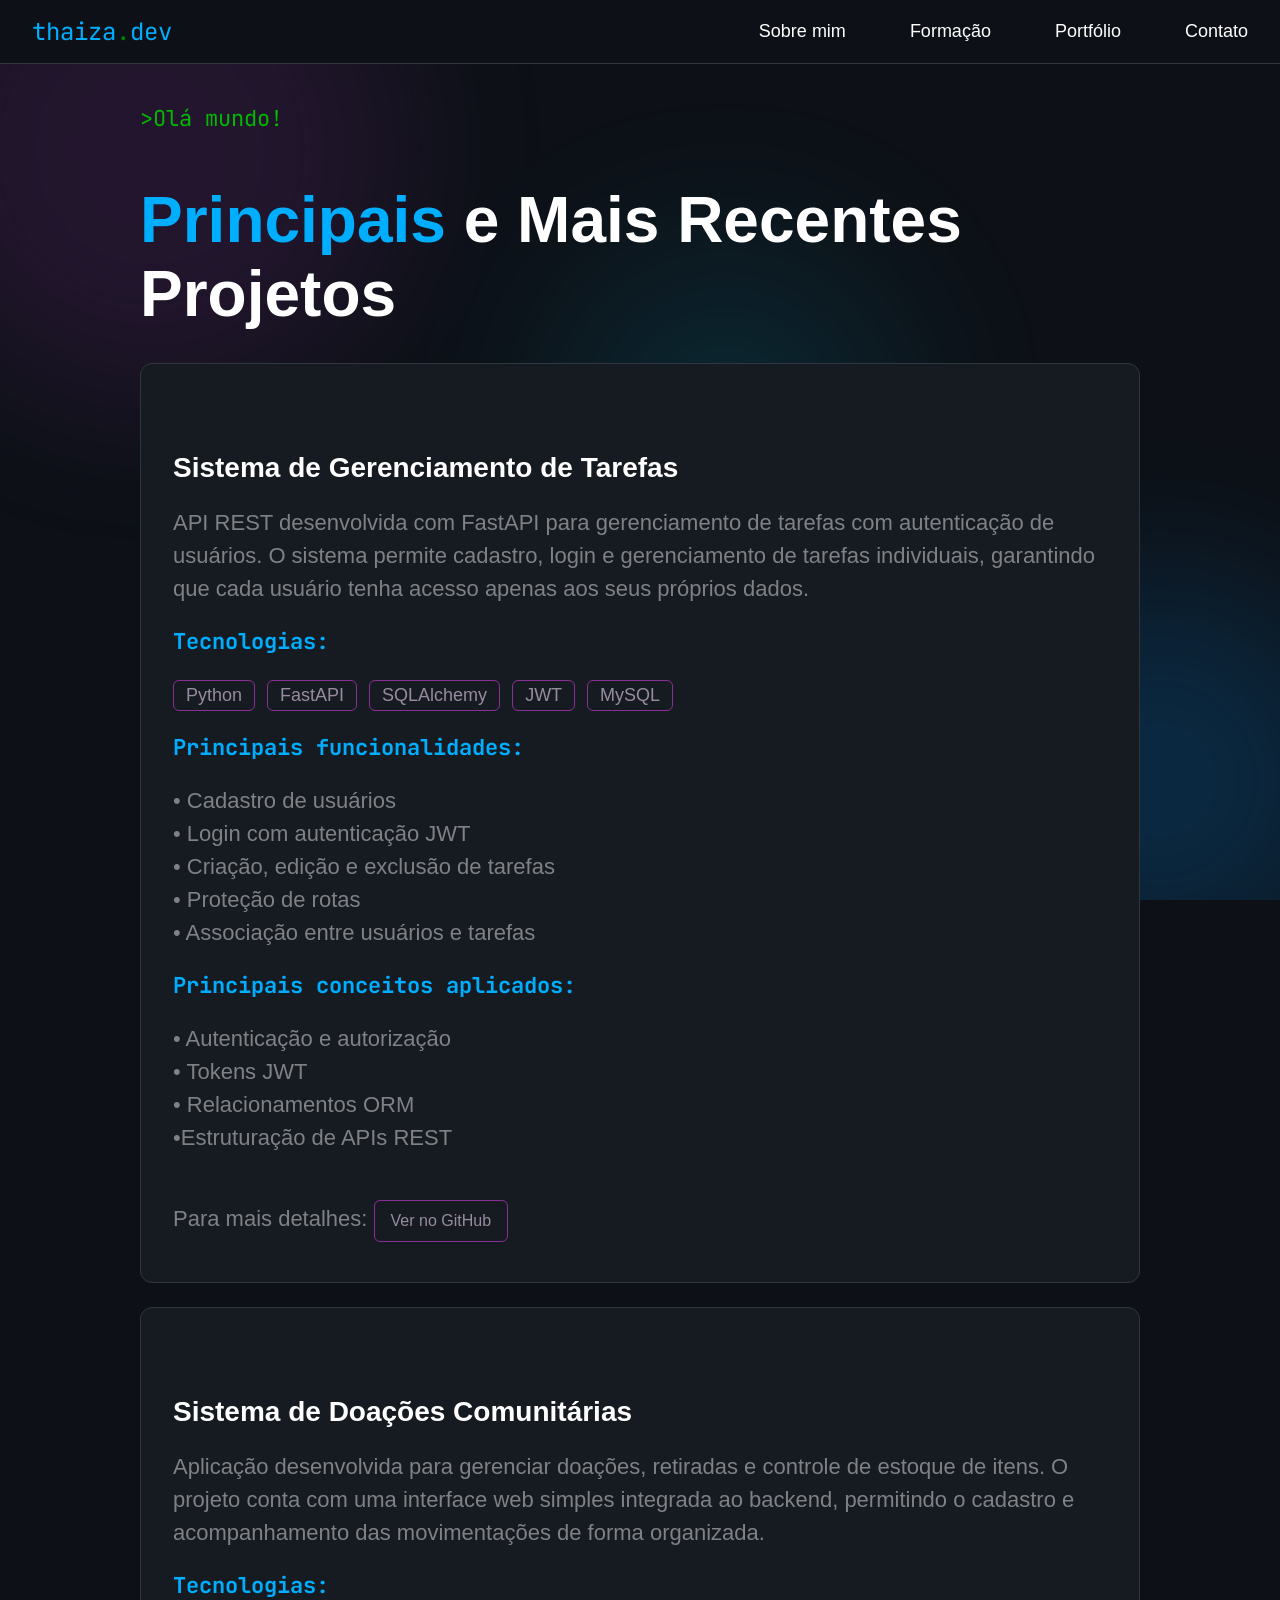
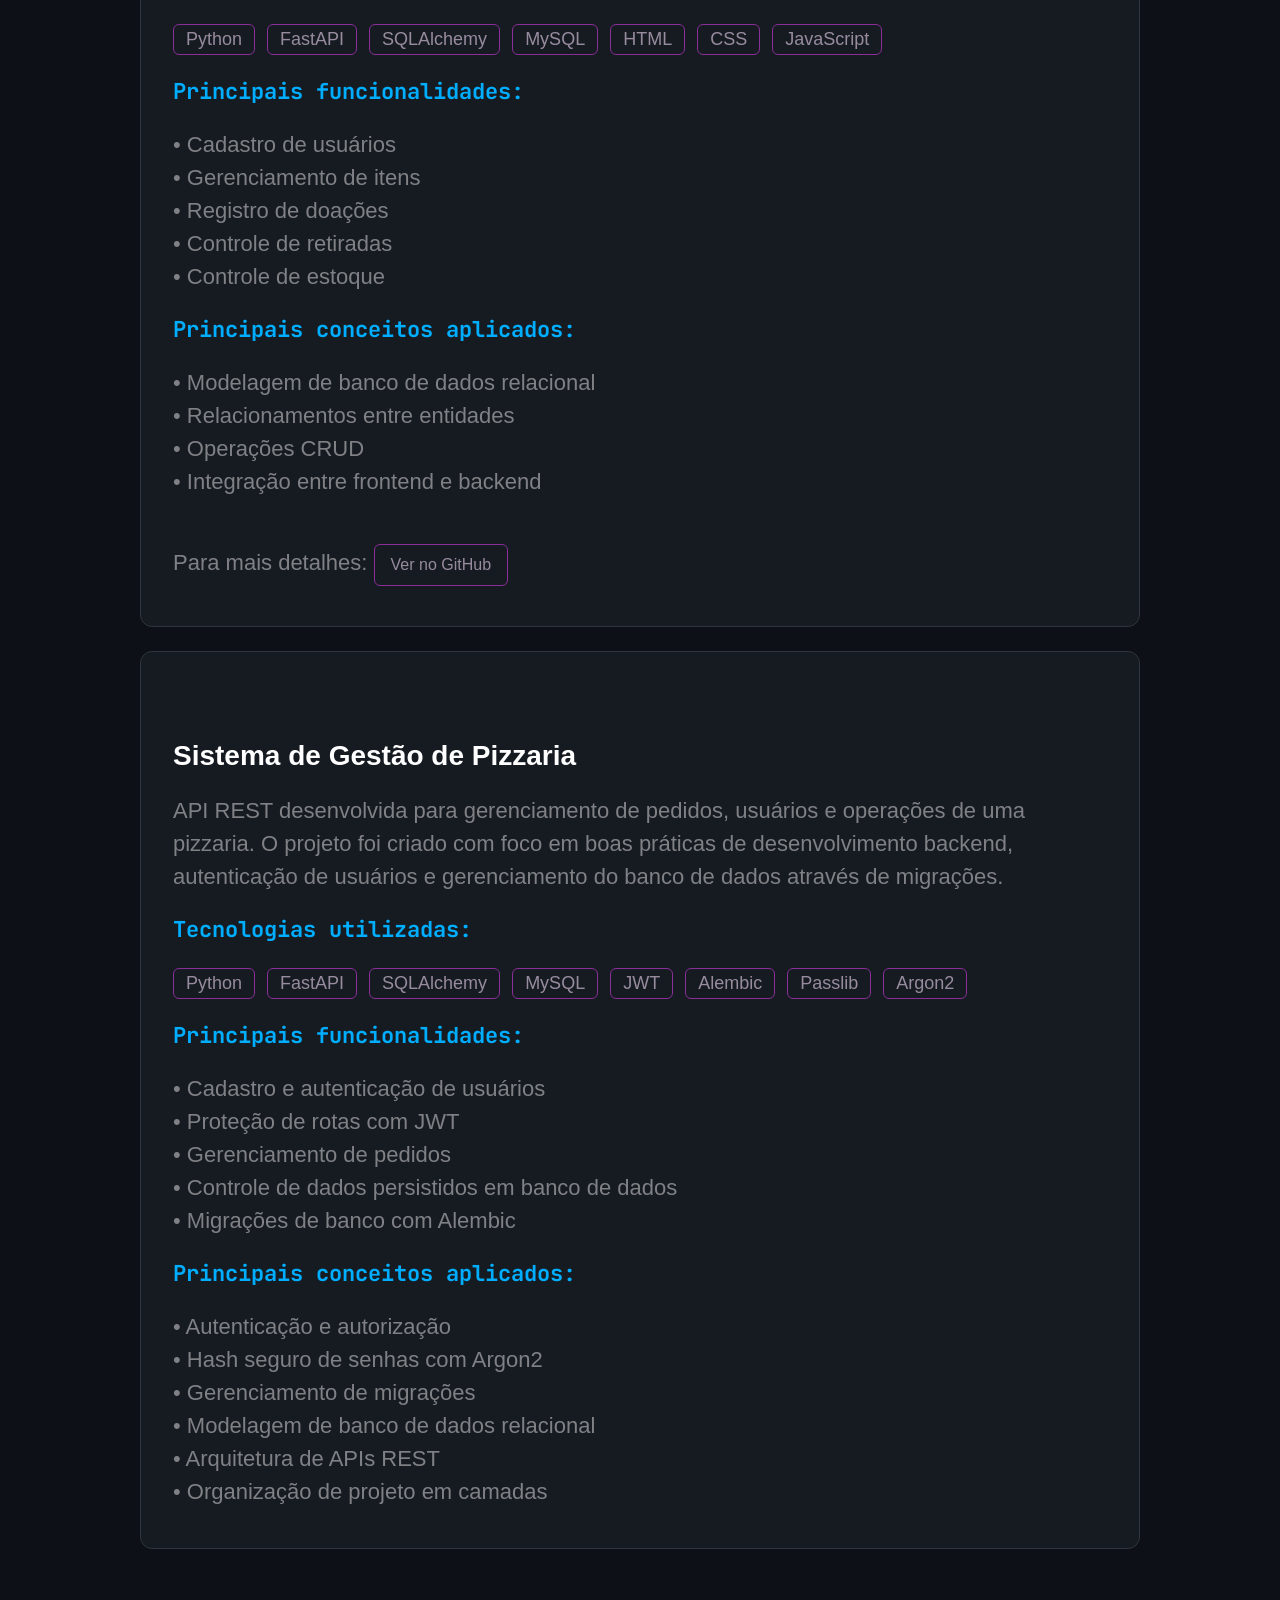
==== portfolio/portfolio.html @ c793afb4 "first commit" ====
<!DOCTYPE html>
<html lang="pt-br">
<head>
    <meta charset="UTF-8">
    <meta name="viewport" content="width=device-width, initial-scale=1.0">
    <title>Thaiza Dantas</title>
    <link rel="stylesheet" href="style.css">
    <link rel="shortcut icon" href="favicon.ico" type="image/x-icon">
    <link href="https://fonts.googleapis.com/css2?family=JetBrains+Mono:wght@300;400;500;700&display=swap" rel="stylesheet">
</head>
<body>
    <div class="bg-animado">
        <div class="bolha bolha-1"></div>
        <div class="bolha bolha-2"></div>
        <div class="bolha bolha-3"></div>
    </div>
    <div id="container">
        <nav>
            <div class="dev">
                thaiza<span>.</span>dev
            </div>
            <div class="menu">
                <a href="sobre.html">Sobre mim</a>
                <a href="formacao.html">Formação</a>
                <a href="portfolio.html">Portfólio</a>
                <a href="contato.html">Contato</a>
            </div>
        </nav>
        <div class="conteudo">
            <p class="ola">>Olá mundo!</p>

        <h1><span>Principais</span> e Mais Recentes Projetos</h1>

        <div class="project-card">
            <h2>Sistema de Gerenciamento de Tarefas</h2>
            <p>API REST desenvolvida com FastAPI para gerenciamento de tarefas com autenticação de usuários. O sistema permite cadastro, login e gerenciamento de tarefas individuais, garantindo que cada usuário tenha acesso apenas aos seus próprios dados.</p>
            <h3>Tecnologias:</h3>
            <div class="tags">
                    <span class="tag">Python</span>
                    <span class="tag">FastAPI</span>
                    <span class="tag">SQLAlchemy</span>
                    <span class="tag">JWT</span>
                    <span class="tag">MySQL</span>
            </div>
            <h3>Principais funcionalidades:</h3>
                <p>
                    • Cadastro de usuários
                    <br>• Login com autenticação JWT
                    <br>• Criação, edição e exclusão de tarefas
                    <br>• Proteção de rotas <br>• Associação entre usuários e tarefas</p>
            <h3>Principais conceitos aplicados:</h3>
                <p>
                    • Autenticação e autorização
                    <br>• Tokens JWT
                    <br>• Relacionamentos ORM
                    <br>•Estruturação de APIs REST</p>
            <p>Para mais detalhes: <a href="https://github.com/thaiza-d/REST-API-de-To-Do-List-com-FastAPI-JWT-Authentication" target="_blank" class="btn-github">Ver no GitHub</a></p>
        </div>

        
        <div class="project-card">
            <h2>Sistema de Doações Comunitárias</h2>
            <p>Aplicação desenvolvida para gerenciar doações, retiradas e controle de estoque de itens. O projeto conta com uma interface web simples integrada ao backend, permitindo o cadastro e acompanhamento das movimentações de forma organizada.</p>
            <h3>Tecnologias:</h3>
                <div class="tags">
                    <span class="tag">Python</span>
                    <span class="tag">FastAPI</span>
                    <span class="tag">SQLAlchemy</span>
                    <span class="tag">MySQL</span>
                    <span class="tag">HTML</span>
                    <span class="tag">CSS</span>
                    <span class="tag">JavaScript</span>
                </div>
            <h3>Principais funcionalidades:</h3>
                <p>
                    • Cadastro de usuários
                    <br>• Gerenciamento de itens
                    <br>• Registro de doações
                    <br>• Controle de retiradas <br>• Controle de estoque</p>
            <h3>Principais conceitos aplicados:</h3>
                <p>
                    • Modelagem de banco de dados relacional
                    <br>• Relacionamentos entre entidades
                    <br>• Operações CRUD<br>• Integração entre frontend e backend</p>
            <p>Para mais detalhes: <a href="https://github.com/thaiza-d/Sistema-de-Doacoes-Comunitarias" target="_blank" class="btn-github">Ver no GitHub</a></p>
        </div>

        <div class="project-card">
            <h2>Sistema de Gestão de Pizzaria</h2>
            <p>API REST desenvolvida para gerenciamento de pedidos, usuários e operações de uma pizzaria. O projeto foi criado com foco em boas práticas de desenvolvimento backend, autenticação de usuários e gerenciamento do banco de dados através de migrações.</p>
            <h3>Tecnologias utilizadas:</h3>
                <div class="tags">
                    <span class="tag">Python</span>
                    <span class="tag">FastAPI</span>
                    <span class="tag">SQLAlchemy</span>
                    <span class="tag">MySQL</span>
                    <span class="tag">JWT</span>
                    <span class="tag">Alembic</span>
                    <span class="tag">Passlib</span>
                    <span class="tag">Argon2</span>
                </div>
            <h3>Principais funcionalidades:</h3>
            <p>
                • Cadastro e autenticação de usuários
                <br>• Proteção de rotas com JWT
                <br>• Gerenciamento de pedidos
                <br>• Controle de dados persistidos em banco de dados
                <br>• Migrações de banco com Alembic</p>
            <h3>Principais conceitos aplicados:</h3>
            <p>
                • Autenticação e autorização
                <br>• Hash seguro de senhas com Argon2
                <br>• Gerenciamento de migrações
                <br>• Modelagem de banco de dados relacional
                <br>• Arquitetura de APIs REST
                <br>• Organização de projeto em camadas</p>
        </div>
    </div>
</body>
</html>
---- portfolio/style.css ----
body{
    background-color: #0d1117;
    margin: 0;
    padding: 0;
    color: white;
    font-family: Arial, Helvetica, sans-serif;
}

.bg-animado{
    position: fixed;
    inset: 0;
    z-index: 0;
    overflow: hidden;
}
@keyframes flutuar {
    0%   { transform: translate(0px, 0px); }
    25%  { transform: translate(150px, -100px); }
    50%  { transform: translate(100px, 190px); }
    75%  { transform: translate(-120px, 100px); }
    100% { transform: translate(50px, 50px); }
}

.bolha{
    position: absolute;
    border-radius: 50%;
    filter: blur(80px);
    opacity: 0.18;
}
.bolha-1{
    width: 500px; height: 500px;
    background-color: #8a2e98;
    top: -100px; left: -100px;
    animation: flutuar 10s linear infinite;;
}
.bolha-2{
    width: 400px; height: 400px;
    background: #0096ff;      /* azul */
    bottom: -80px; right: -80px;
    animation: flutuar 16s linear infinite;
}
.bolha-3{
    width: 300px; height: 300px;
    background: #00b4d8;
    top: 30%; left: 45%;
    animation: flutuar 13s linear infinite;
    filter: blur(100px);
}

/* CABEÇALHO */

nav {
  position: fixed;
  top: 0; left: 0; right: 0;
  background-color: #0d1117;
  border-bottom: 1px solid #30363d;
  display: flex;
  align-items: center;
  justify-content: space-between; 
  padding: 1rem 2rem;
  z-index:100;
  backdrop-filter: blur(12px);
}


h1{
    font-size: clamp(3rem, 6vw, 4rem);
    color: white;
    z-index: 5;
}

h1 span{
    color: rgb(0, 174, 255);
}

h2{
    font-size: 28px;
    margin-bottom: 50px;
    z-index: 5;
}

h3{
    font-size: 22px;
    font-family: 'JetBrains Mono', monospace;
    color: rgb(0, 174, 255);
    z-index: 5;
}

p{
    color: #7f8185;
    font-size: 22px;
    line-height: 1.5;
    z-index: 5;
}

.menu {
    display: flex;
    gap: 4rem;
}

.dev{
    color: rgb(0, 174, 255);
    font-size: 24px;
    font-family: 'JetBrains Mono', monospace;
}

.menu a{
    color: white;
    text-decoration: none;
    font-size: 18px;
}

.menu a:hover{
    color: #8a2e98;

}

.dev span{color: green;}

/* CONTEÚDO */

.conteudo h1{
    margin-bottom: 2rem;
    margin-top: 3rem;
}

.conteudo h2 {
    margin-top: 4rem;
    margin-bottom: 1rem;
}

.conteudo h3{
    margin-bottom: 0.5rem;}

.conteudo p{margin-bottom: 1rem;}


.ola{
    font-family: 'JetBrains Mono', monospace;
    color: rgb(1, 185, 1);
    margin-bottom: 1rem;
    grid-template-columns: 1;
    grid-template-rows: 1;
    font-size: 22px;
    z-index: 5;
}

/* CAIXINHAS */

.tags {
    display: flex;
    gap: 0.75rem;
    flex-wrap: wrap;
    margin-top: 1.5rem;
    z-index: 5;
}

.tag {
    border: 1px solid #8a2e98;
    border-radius: 6px;
    padding: 4px 12px;
    font-size: 18px;
    color: #978b9e;
    background: #161b22;
    position: relative;
    cursor: pointer;
}

.conteudo {
    position: relative;
    z-index: 5;
    max-width: 1000px;
    margin: 0 auto;
    padding: 2rem 2rem;
    padding-top: 5rem;
}

.hero-foto{
    float: right;
    width: 450px;
    height: 450px;
    object-fit: cover;
    border-radius: 50%;
    border: 3px solid #8a2e98;
    box-shadow: 0 0 40px rgba(180, 13, 206, 0.378);
    margin-left: 1rem;
    margin-bottom: 5rem;
    margin-top: 10rem;
}

.links{
    padding: 20px;
    font-size: 20px;
    color: #8b949e;
    display: flex;
    margin: auto;
}

.info-card{
    border-radius: 12px;
    
    background: #191f29;

    align-items: center;

    width: 250px;

    height: 430px;

    display: flex;

    align-items: center;

    justify-content: center;

    text-align: center;

    flex-direction: column;

    padding: 25px;

    
}

.info-card h3{
    color: rgb(0, 174, 255);

    margin-bottom: auto;

}

.info-card p{
    font-size: 18px;

    margin-bottom: auto;
}

.info-card:hover{
    background-color: #202835;
    border: 3px solid aqua;
    transition: 0.3s;
    padding: 20px;
    width: 280px;
}

.info-card:hover p{
    color: white;
    font-size: 18px;
    transition: 0.3s;
}

.info-card:hover h3{
    color: aqua;
    font-size: 24px;
    transition: 0.3s;
}


.hobbies{
    display: flex;
    
    justify-content: center;

    align-items: center;

    gap: 15px;

    margin-bottom: 30px;

    flex-wrap: wrap;
}

/* FORMAÇÃO */

.number{
    width: 50px;
    height: 50px;
    display: flex;
    align-items: center;
    justify-content: center;
    border-radius: 50%;
    border: 1px solid white;
    font-size: 20px;
    background-color: green;
    color: white;
    z-index: 2;
    margin-top: 15px;
}

.formacao{
    display: flex;
    gap: 20px;
    position: relative;
    margin-bottom: 40px;
    padding-bottom: 40px;
    transition: 0.3s;
}
.formacao .number{
    transition: 0.3s;
}
.formacao p{
    margin: 0;
}

.formacao h3{
    transition: 0.3s;
}

.formacao p{
    transition: 0.3s;
}
.formacao .number{
    transition: 0.3s;
}
.formacao:hover{
    background-color: #161b22;
    border-radius: 20px;
}

.formacao:hover h3{
    color: rgb(0, 213, 255);
    font-size: 23px;
}
.formacao:hover p{
    color: white;
    font-size: 21px;
}

.formacao:hover .number{
    background-color: rgb(26, 184, 26);
}
.texto{
    display: flex;
    flex-direction: column;
}

.texto p{
    font-size: 20px;
}

.formacao p:hover .texto{
    color: #d1d1d1;
    font-size: 21px;
}

.timeline{
    display: flex;
    justify-content: center;
    width: 50px;
    position: relative;
}

.timeline::after{
    content: "";
    position: absolute;
    top: 50px;
    left: 50%;
    transform: translateX(-50%);
    height: calc(100% + 40px);
    bottom: -30px;
    width: 2px;
    background-color: green;
}

.print-hobbies{
    color: rgb(1, 185, 1);
    display: flex;
    margin-right: 50px;
    font-family: 'JetBrains Mono', monospace;
    font-size: 18px;
    margin-left: 50px;
    background-color: #121111;
    padding: 12px;
    border-radius: 10px;
    line-height: 2.5rem;
}
.caixa {
    border: 1px solid #9da5ad;
    border-radius: 6px;
    padding: 25px;
    border-radius: 25px;
    background: #141921;
    margin-bottom: 3.5rem;
}
.caixa:hover{
    box-shadow: 0 0 20px rgba(255, 255, 255, 0.471);
}
.project-card {
  background: #161b22;
  border: 1px solid #30363d;
  border-radius: 12px;
  padding: 1.5rem 2rem;
  margin-bottom: 1.5rem;
  transition: border-color 0.3s;
}
.project-card:hover {
  border: 1px solid #8a2e98;
  box-shadow: 0 0 40px rgba(180, 13, 206, 0.3);
}

.btn-github {
    display: inline-block;
    margin-top: 1.5rem;
    padding: 8px 16px;
    border: 1px solid #8a2e98;
    border-radius: 6px;
    color: #978b9e;
    font-size: 16px;
    text-decoration: none;
    transition: 0.3s;
}
.btn-github:hover {
    background: #8a2e98;
    color: white;
}

.card-address{
    border: 1px solid #30363d;
    padding: 1.2rem 2rem;
    display: flex;
    gap: 1rem;
    align-items: first baseline;
    width: 300px;
    border-radius: 10px;
    flex-direction: column;
    background-color: #161b22;
    margin-top: 2rem;
    margin-bottom: 2.5rem;
}

.card-address a{
    display: flex;
    flex-direction: column;
    gap: 2px;
    color: white;
    text-decoration: none;
    font-size: 20px;
    margin-top: -25px;
}

.card-address:hover{
    border-color: #8a2e98;
    box-shadow: 0 0 10px #d800f989;
}

.card-address span{
    font-size: 2.5rem;
    margin-right: auto;
    display: flex;
    align-items: center;
    justify-content: center;
}

.card-address p{
    color: #7f8185;
    font-size: 1rem;
    display: flex;
    margin-left: 90px;
    margin-top: -65px;
}

.address{
    margin-bottom: 3rem;
    flex-wrap: wrap;
    gap: 2rem;
    display: flex;
    align-items: center;
}

hr{
    margin-bottom: 3rem;
}
.p-ola{
    display: flex;
    align-items: center;
    margin-top: -47px;
    margin-left: 20px;

}
.formulario{
    display: flex;
    justify-content: center;
    flex-direction: column;
}

input{
    font-size: 20px;
    border-radius: 10px;
    background-color: #30363d;
    width: 1000px;
}
textarea {
    font-size: 20px;
    border-radius: 10px;
    background-color: #30363d;
    width: 1000px;
    color: white;
    padding: 10px;
    border: none;
    font-family: Arial, Helvetica, sans-serif;
}

.nome{height: 3rem;}

.email{height: 3rem;}

.mensagem{height: 150px;}

.erro{
    color: #f85149;
    font-size: 14px;
    display: none;
}

.erro.visivel{
    display: block;
}

.input-erro{
    border-color: #f85149 !important;
}

.modal-overlay{
    display: none;
    position: fixed;
    inset: 0;
    background: rgba(0,0,0,0.6);
    z-index: 200;
    align-items: center;
    justify-content: center;
}

.modal-overlay.aberto{
    display: flex;
}

.modal-box{
    background-color: #161b22;
    border: 1px solid #30363d;
    border-radius: 12px;
    padding: 2rem;
    text-align: center;
    max-width: 380px;
    width:90%;
}

.modal-box p{
    font-size: 1.1rem;
    color: white;
    margin-bottom: 1.5rem;
}

.modal-box button{
    background-color: #8a2e98;
    color: white;
    border: none;
    border-radius: 8px;
    padding:  10px 24px;
    cursor: pointer;
    font-size: 1rem;
    width: auto;
    align-self: auto;
}

#btn-enviar{
    margin-top: 40px;
    height: 3rem;
    width: 450px;
    font-size: 20px;
    background-color: #186fba;
    border-radius: 12px;
    color: white;
    align-self: center;
    cursor: pointer;
}

#btn-enviar:hover{
    background-color: rgb(41, 52, 127);
}

#btn-enviar:active{
    background-color: rgb(116, 116, 235);
    transform: scale(0.95);
}
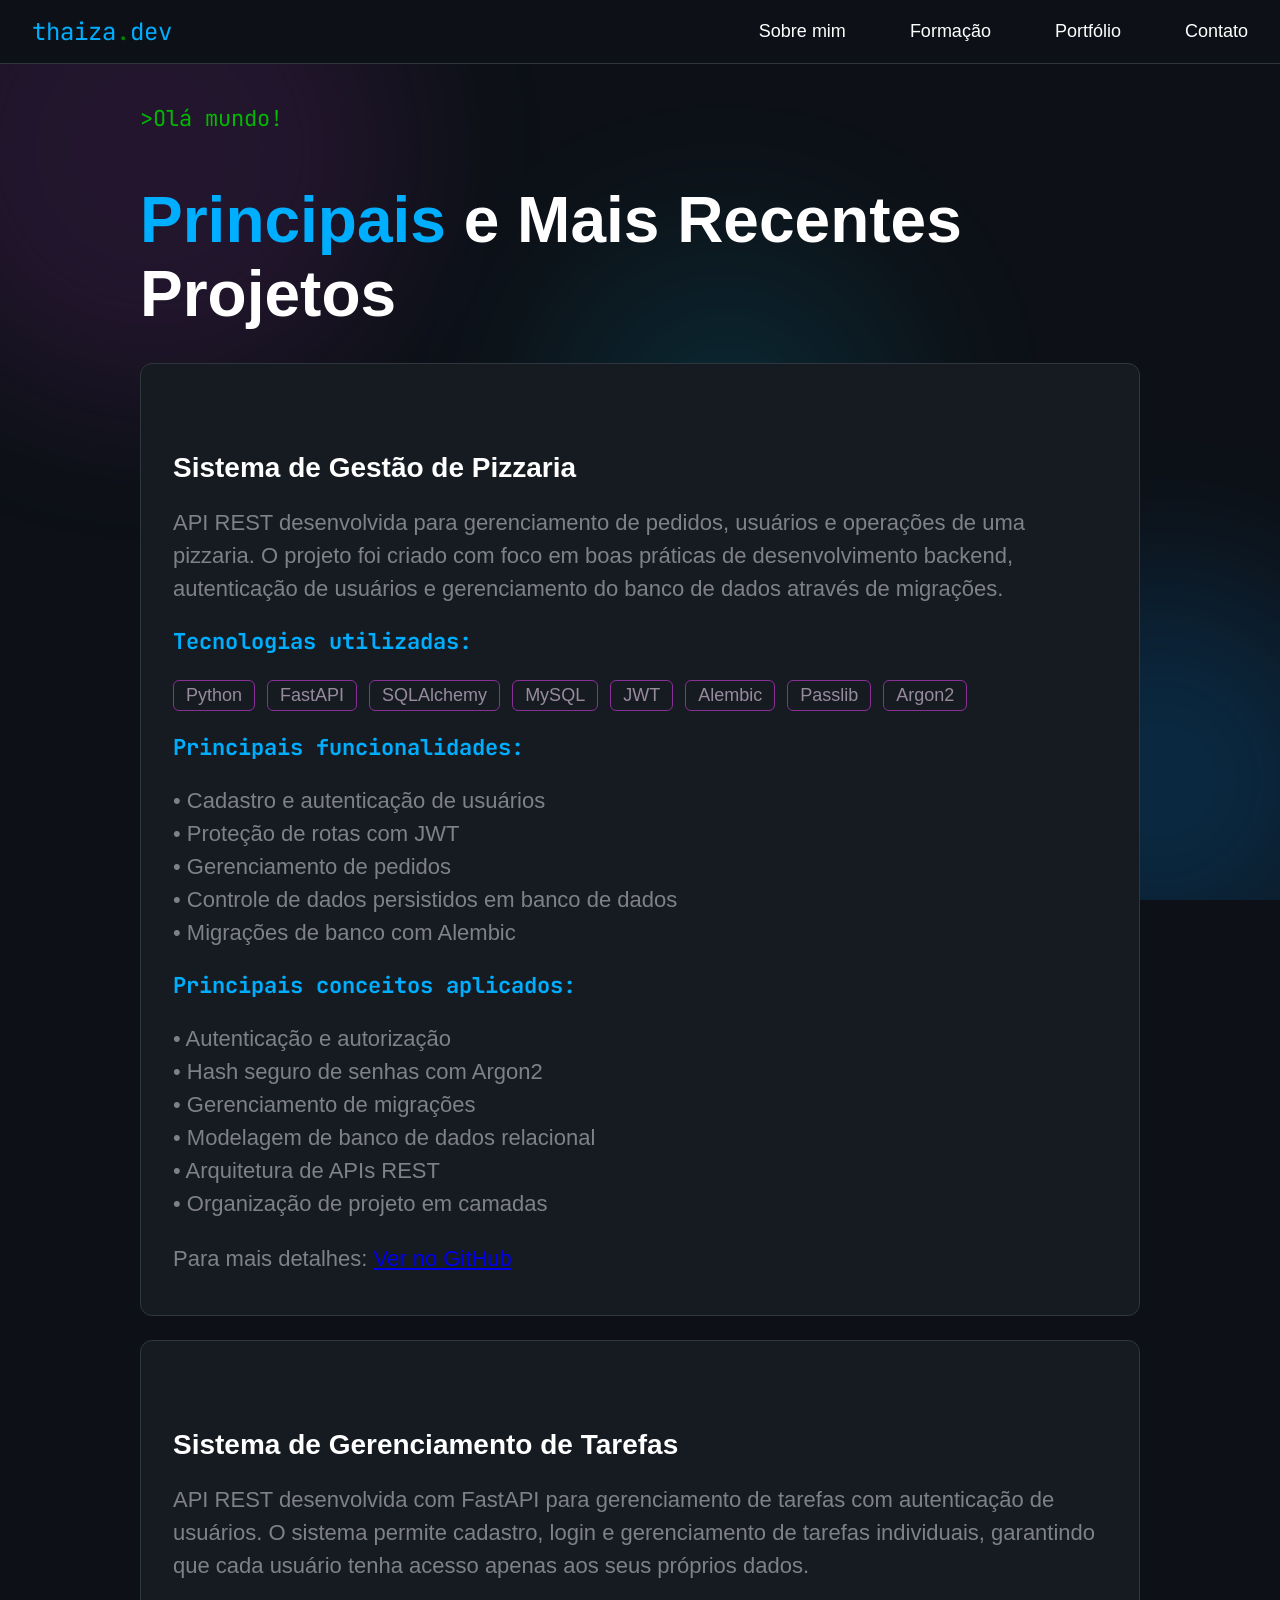
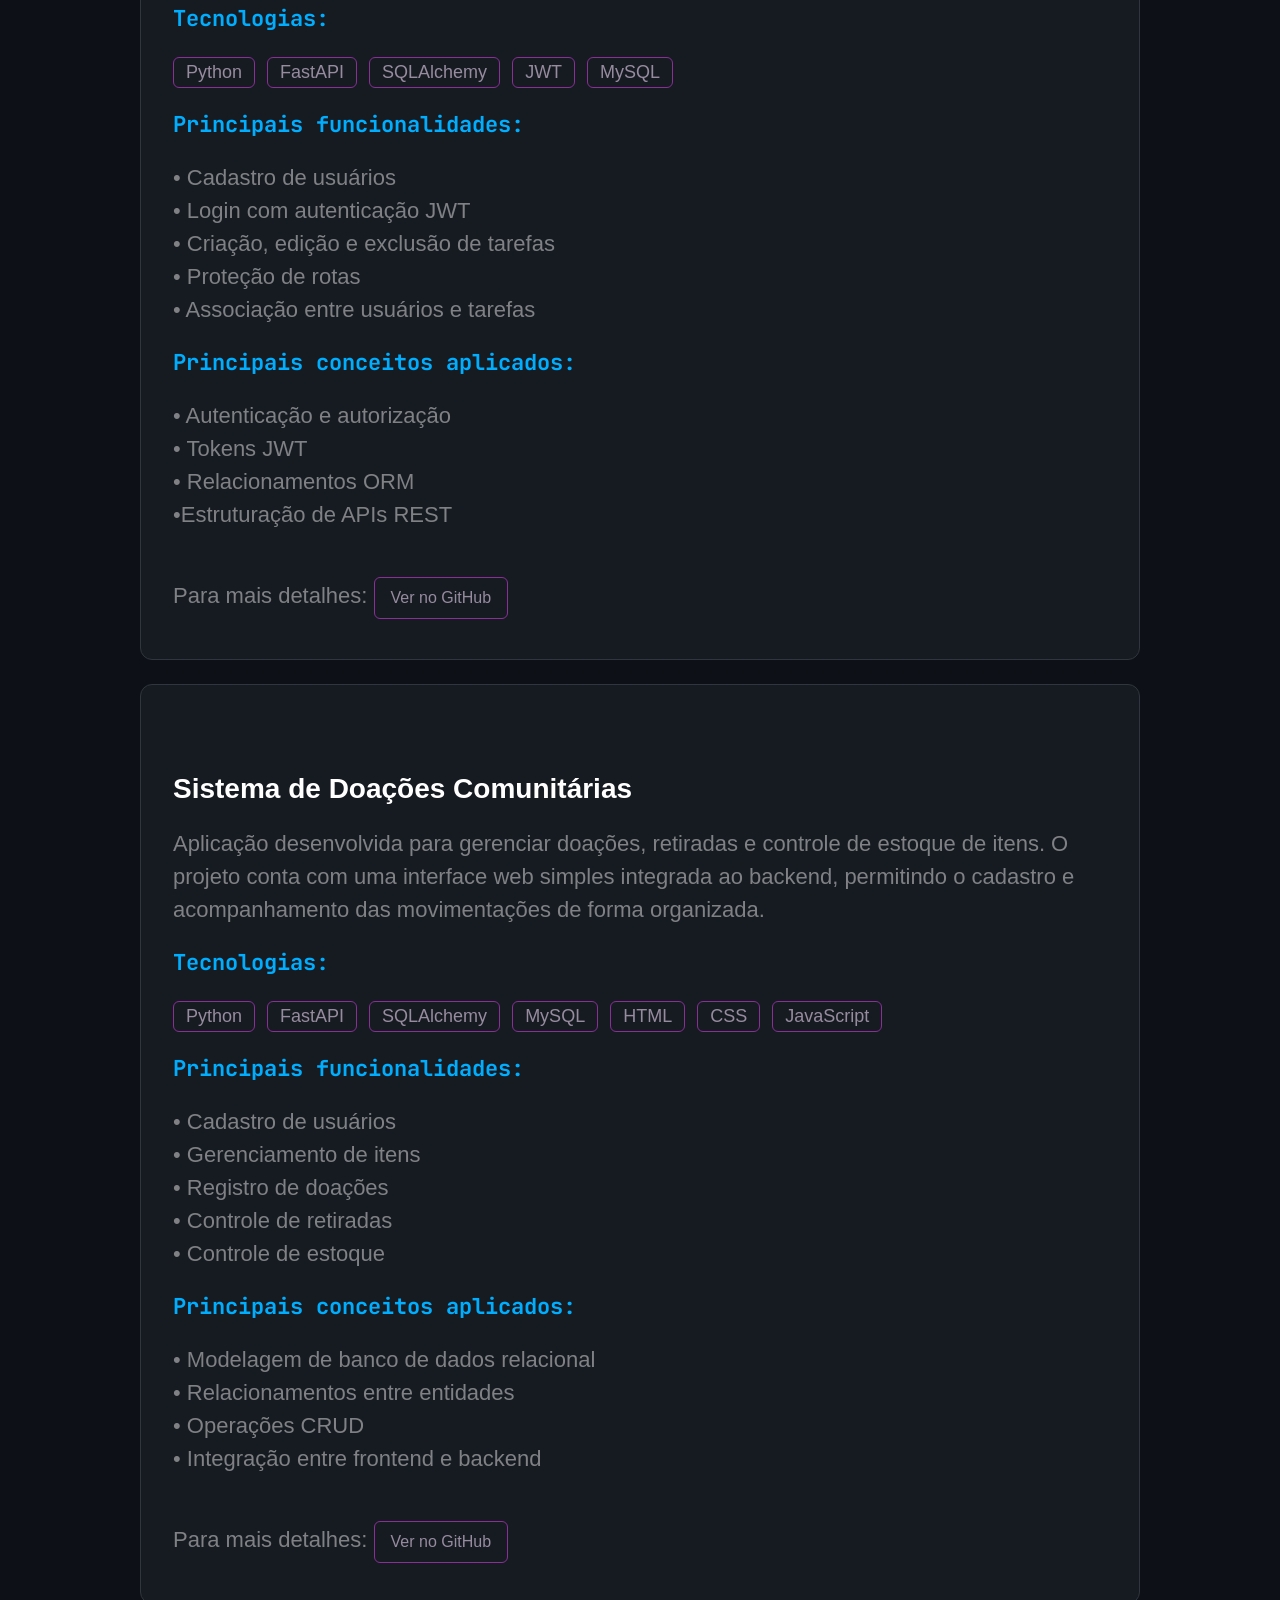
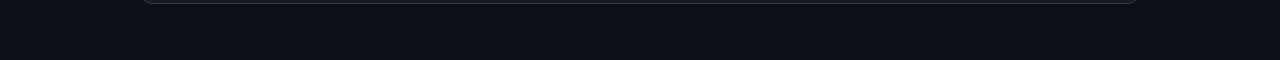
==== commit d9cf2821: "first commit" ====
--- a/portfolio/portfolio.html
+++ b/portfolio/portfolio.html
@@ -30,6 +30,38 @@
             <p class="ola">>Olá mundo!</p>
 
         <h1><span>Principais</span> e Mais Recentes Projetos</h1>
+
+        <div class="project-card">
+            <h2>Sistema de Gestão de Pizzaria</h2>
+            <p>API REST desenvolvida para gerenciamento de pedidos, usuários e operações de uma pizzaria. O projeto foi criado com foco em boas práticas de desenvolvimento backend, autenticação de usuários e gerenciamento do banco de dados através de migrações.</p>
+            <h3>Tecnologias utilizadas:</h3>
+                <div class="tags">
+                    <span class="tag">Python</span>
+                    <span class="tag">FastAPI</span>
+                    <span class="tag">SQLAlchemy</span>
+                    <span class="tag">MySQL</span>
+                    <span class="tag">JWT</span>
+                    <span class="tag">Alembic</span>
+                    <span class="tag">Passlib</span>
+                    <span class="tag">Argon2</span>
+                </div>
+            <h3>Principais funcionalidades:</h3>
+            <p>
+                • Cadastro e autenticação de usuários
+                <br>• Proteção de rotas com JWT
+                <br>• Gerenciamento de pedidos
+                <br>• Controle de dados persistidos em banco de dados
+                <br>• Migrações de banco com Alembic</p>
+            <h3>Principais conceitos aplicados:</h3>
+            <p>
+                • Autenticação e autorização
+                <br>• Hash seguro de senhas com Argon2
+                <br>• Gerenciamento de migrações
+                <br>• Modelagem de banco de dados relacional
+                <br>• Arquitetura de APIs REST
+                <br>• Organização de projeto em camadas</p>
+            <p>Para mais detalhes: <a href="https://github.com/thaiza-d/Sistema-de-Gerenciamento-de-Pizzaria">Ver no GitHub</a></p>
+        </div>
 
         <div class="project-card">
             <h2>Sistema de Gerenciamento de Tarefas</h2>
@@ -83,38 +115,7 @@
                     <br>• Relacionamentos entre entidades
                     <br>• Operações CRUD<br>• Integração entre frontend e backend</p>
             <p>Para mais detalhes: <a href="https://github.com/thaiza-d/Sistema-de-Doacoes-Comunitarias" target="_blank" class="btn-github">Ver no GitHub</a></p>
-        </div>
-
-        <div class="project-card">
-            <h2>Sistema de Gestão de Pizzaria</h2>
-            <p>API REST desenvolvida para gerenciamento de pedidos, usuários e operações de uma pizzaria. O projeto foi criado com foco em boas práticas de desenvolvimento backend, autenticação de usuários e gerenciamento do banco de dados através de migrações.</p>
-            <h3>Tecnologias utilizadas:</h3>
-                <div class="tags">
-                    <span class="tag">Python</span>
-                    <span class="tag">FastAPI</span>
-                    <span class="tag">SQLAlchemy</span>
-                    <span class="tag">MySQL</span>
-                    <span class="tag">JWT</span>
-                    <span class="tag">Alembic</span>
-                    <span class="tag">Passlib</span>
-                    <span class="tag">Argon2</span>
-                </div>
-            <h3>Principais funcionalidades:</h3>
-            <p>
-                • Cadastro e autenticação de usuários
-                <br>• Proteção de rotas com JWT
-                <br>• Gerenciamento de pedidos
-                <br>• Controle de dados persistidos em banco de dados
-                <br>• Migrações de banco com Alembic</p>
-            <h3>Principais conceitos aplicados:</h3>
-            <p>
-                • Autenticação e autorização
-                <br>• Hash seguro de senhas com Argon2
-                <br>• Gerenciamento de migrações
-                <br>• Modelagem de banco de dados relacional
-                <br>• Arquitetura de APIs REST
-                <br>• Organização de projeto em camadas</p>
-        </div>
+        </div> 
     </div>
 </body>
 </html>
